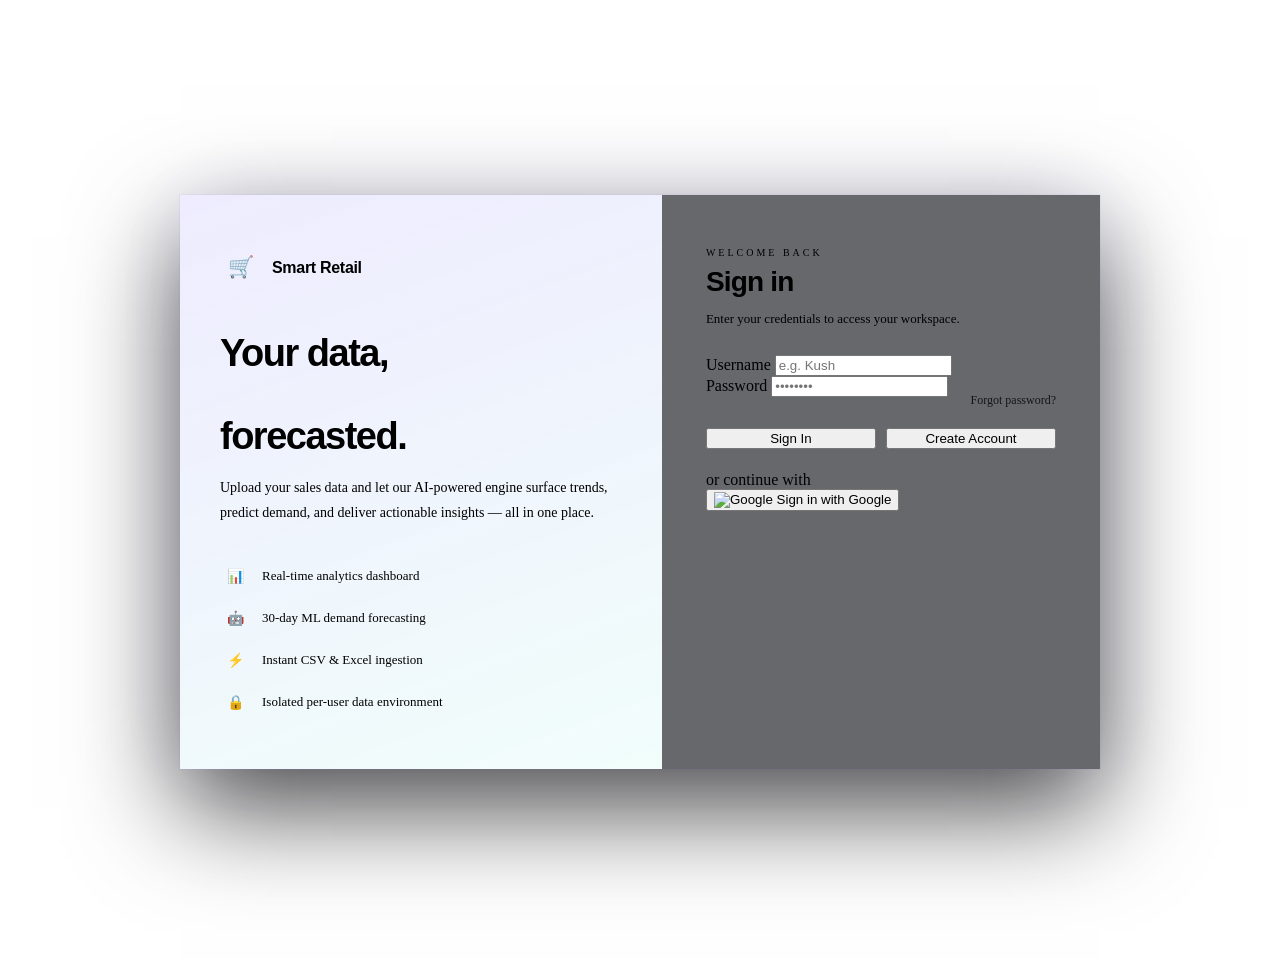
==== frontend/index.html @ 0b7cb8a9 "Update application with FastAPI backend, new frontend, and server control scripts" ====
<!DOCTYPE html>
<html lang="en">
<head>
  <meta charset="UTF-8">
  <meta name="viewport" content="width=device-width, initial-scale=1.0">
  <title>Smart Retail Predictor — Sign In</title>
  <meta name="description" content="AI-powered retail demand forecasting. Log in to access your analytics dashboard.">
  <link rel="stylesheet" href="/css/styles.css">
  <style>
    body { display: flex; align-items: center; justify-content: center; min-height: 100vh; padding: 24px; }

    /* ── Auth card ── */
    .auth-card {
      width: min(920px, 100%);
      display: grid;
      grid-template-columns: 1.1fr 1fr;
      border-radius: var(--radius-xl);
      overflow: hidden;
      border: 1px solid var(--border-bright);
      box-shadow: 0 0 0 1px rgba(124,109,250,.08), 0 40px 100px rgba(0,0,0,.7), 0 0 80px rgba(124,109,250,.08);
      backdrop-filter: blur(24px);
      animation: fadeUp .5s ease;
    }

    /* ── Left panel ── */
    .left-panel {
      background: linear-gradient(160deg, rgba(124,109,250,.13) 0%, rgba(56,232,197,.07) 100%);
      border-right: 1px solid var(--border);
      padding: 52px 40px;
      display: flex;
      flex-direction: column;
      justify-content: space-between;
    }
    .brand-mark { display: flex; align-items: center; gap: 10px; margin-bottom: 44px; }
    .brand-icon-lg {
      width: 42px; height: 42px;
      background: linear-gradient(135deg, var(--accent-primary), var(--accent-dark));
      border-radius: 13px;
      display: flex; align-items: center; justify-content: center;
      font-size: 21px;
      box-shadow: 0 4px 18px var(--glow-purple);
    }
    .brand-name-lg { font-family: 'Syne', sans-serif; font-size: 16px; font-weight: 700; color: var(--text-primary); letter-spacing: -.3px; }

    .panel-headline {
      font-family: 'Syne', sans-serif;
      font-size: 38px; font-weight: 800;
      color: var(--text-primary);
      letter-spacing: -1.5px; line-height: 1.1;
      margin-bottom: 18px;
    }
    .panel-headline span {
      background: linear-gradient(135deg, var(--accent-primary), var(--accent-secondary));
      -webkit-background-clip: text; -webkit-text-fill-color: transparent; background-clip: text;
    }
    .panel-desc { font-size: 14px; color: var(--text-secondary); line-height: 1.75; margin-bottom: 36px; }
    .feature-list { display: flex; flex-direction: column; gap: 12px; }
    .feature-item { display: flex; align-items: center; gap: 12px; font-size: 13px; color: var(--text-secondary); }
    .feature-dot {
      width: 30px; height: 30px;
      background: var(--surface-2);
      border: 1px solid var(--border-bright);
      border-radius: 9px;
      display: flex; align-items: center; justify-content: center;
      font-size: 14px; flex-shrink: 0;
    }

    /* ── Right panel ── */
    .right-panel { background: rgba(3,4,10,.6); padding: 52px 44px; }
    .form-eyebrow {
      font-size: 10px; font-weight: 500;
      color: var(--accent-primary);
      text-transform: uppercase; letter-spacing: 3px; margin-bottom: 8px;
    }
    .form-title {
      font-family: 'Syne', sans-serif;
      font-size: 28px; font-weight: 800;
      color: var(--text-primary); letter-spacing: -.8px; margin-bottom: 6px;
    }
    .form-sub { font-size: 13px; color: var(--text-secondary); margin-bottom: 28px; }

    .forgot-row { text-align: right; font-size: 12px; color: var(--accent-primary); margin: -4px 0 20px; cursor: pointer; opacity: .8; }
    .forgot-row:hover { opacity: 1; }

    .btn-row { display: grid; grid-template-columns: 1fr 1fr; gap: 10px; margin-top: 8px; }

    /* Google divider + button */
    .or-section { margin: 22px 0; }

    /* Alert box */
    #alert-box { display: none; }

    @media (max-width: 680px) {
      .auth-card { grid-template-columns: 1fr; }
      .left-panel { display: none; }
      .right-panel { padding: 36px 28px; }
    }
  </style>
</head>
<body>
  <div class="auth-card">
    <!-- ── LEFT PANEL ── -->
    <div class="left-panel">
      <div>
        <div class="brand-mark">
          <div class="brand-icon-lg">🛒</div>
          <span class="brand-name-lg">Smart Retail</span>
        </div>
        <div class="panel-headline">Your data,<br><span>intelligently</span><br>forecasted.</div>
        <p class="panel-desc">Upload your sales data and let our AI-powered engine surface trends, predict demand, and deliver actionable insights — all in one place.</p>
        <div class="feature-list">
          <div class="feature-item"><div class="feature-dot">📊</div><span>Real-time analytics dashboard</span></div>
          <div class="feature-item"><div class="feature-dot">🤖</div><span>30-day ML demand forecasting</span></div>
          <div class="feature-item"><div class="feature-dot">⚡</div><span>Instant CSV &amp; Excel ingestion</span></div>
          <div class="feature-item"><div class="feature-dot">🔒</div><span>Isolated per-user data environment</span></div>
        </div>
      </div>
    </div>

    <!-- ── RIGHT PANEL ── -->
    <div class="right-panel">
      <!-- Login Form -->
      <div id="login-form">
        <div class="form-eyebrow">Welcome back</div>
        <div class="form-title">Sign in</div>
        <p class="form-sub">Enter your credentials to access your workspace.</p>

        <div id="alert-box" class="alert"></div>

        <div class="input-group">
          <label class="input-label" for="login-username">Username</label>
          <input class="input-field" id="login-username" type="text" placeholder="e.g. Kush" autocomplete="username">
        </div>
        <div class="input-group">
          <label class="input-label" for="login-password">Password</label>
          <input class="input-field" id="login-password" type="password" placeholder="••••••••" autocomplete="current-password">
        </div>
        <div class="forgot-row">Forgot password?</div>

        <div class="btn-row">
          <button class="btn btn-primary" id="login-btn" onclick="handleLogin()">Sign In</button>
          <button class="btn btn-secondary" onclick="showRegister()">Create Account</button>
        </div>

        <div class="or-section">
          <div class="or-divider"><div class="or-line"></div><span class="or-text">or continue with</span><div class="or-line"></div></div>
          <button class="btn-google" id="google-btn" onclick="handleGoogleLogin()">
            <img src="https://upload.wikimedia.org/wikipedia/commons/c/c1/Google_%22G%22_logo.svg" alt="Google">
            Sign in with Google
          </button>
        </div>
      </div>

      <!-- Register Form -->
      <div id="register-form" style="display:none;">
        <div class="form-eyebrow">Get started</div>
        <div class="form-title">Create account</div>
        <p class="form-sub">Choose a username and password to get started.</p>

        <div id="reg-alert-box" class="alert" style="display:none;"></div>

        <div class="input-group">
          <label class="input-label" for="reg-username">Username</label>
          <input class="input-field" id="reg-username" type="text" placeholder="e.g. Kush" autocomplete="username">
        </div>
        <div class="input-group">
          <label class="input-label" for="reg-password">Password</label>
          <input class="input-field" id="reg-password" type="password" placeholder="••••••••" autocomplete="new-password">
        </div>

        <div style="margin-top: 8px;">
          <div class="btn-row">
            <button class="btn btn-secondary" onclick="showLogin()">← Back to Sign In</button>
            <button class="btn btn-primary" id="reg-btn" onclick="handleRegister()">Create Account</button>
          </div>
        </div>
      </div>
    </div>
  </div>

  <script src="/js/auth.js"></script>
  <script>
    // Check if already logged in
    if (localStorage.getItem('auth_token')) {
      window.location.href = '/dashboard.html';
    }

    // Show URL error param
    const urlParams = new URLSearchParams(window.location.search);
    const err = urlParams.get('error');
    if (err) showAlert('login', 'Google sign-in failed. Please try again or use username/password.', 'error');

    // Enter key support
    document.addEventListener('keydown', (e) => {
      if (e.key === 'Enter') {
        const regForm = document.getElementById('register-form');
        if (regForm.style.display !== 'none') handleRegister();
        else handleLogin();
      }
    });
  </script>
</body>
</html>
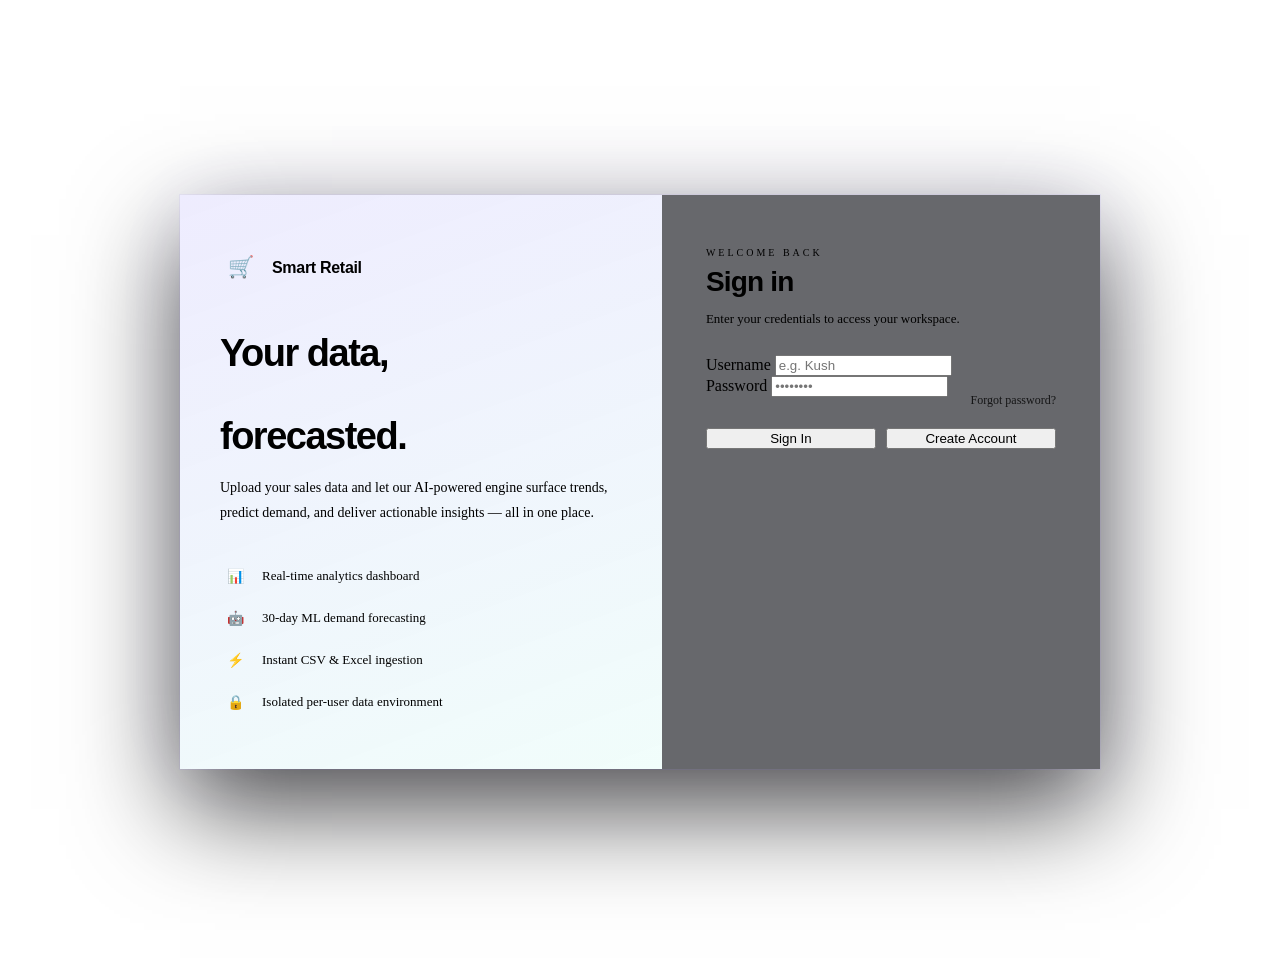
==== commit 47fd8eb3: "Hide Google OAuth button to avoid Render Web Risk flag" ====
--- a/frontend/index.html
+++ b/frontend/index.html
@@ -142,7 +142,7 @@
           <button class="btn btn-secondary" onclick="showRegister()">Create Account</button>
         </div>
 
-        <div class="or-section">
+        <div class="or-section" style="display: none;">
           <div class="or-divider"><div class="or-line"></div><span class="or-text">or continue with</span><div class="or-line"></div></div>
           <button class="btn-google" id="google-btn" onclick="handleGoogleLogin()">
             <img src="https://upload.wikimedia.org/wikipedia/commons/c/c1/Google_%22G%22_logo.svg" alt="Google">
@@ -178,7 +178,7 @@
     </div>
   </div>
 
-  <script src="/js/auth.js"></script>
+  <script src="/js/auth.js?v=2"></script>
   <script>
     // Check if already logged in
     if (localStorage.getItem('auth_token')) {
